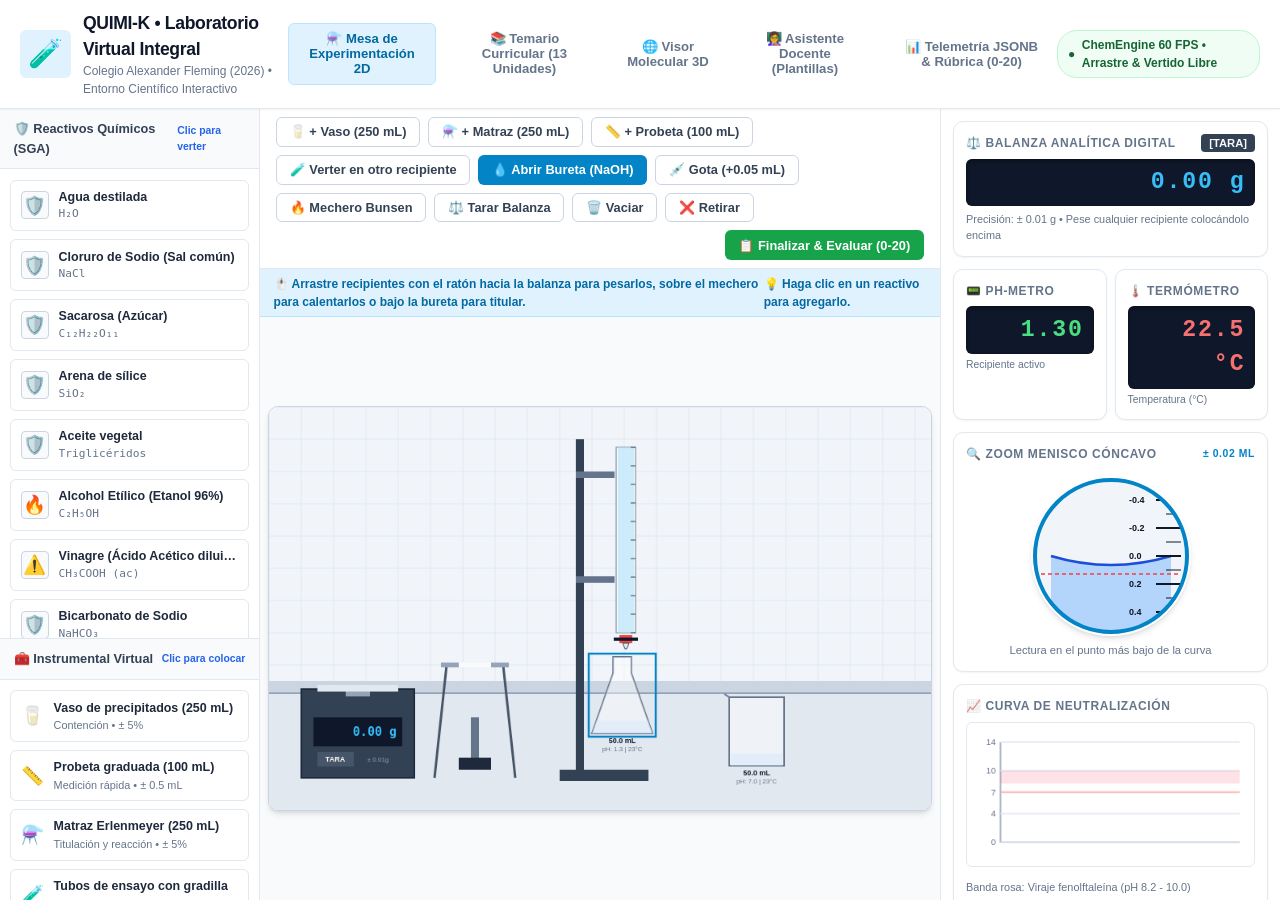
==== Produccion/index.html @ a3526134 "release: version 0.9.5 - Cumplimiento integral de requerimientos funcionales FD03 (Mesa 2D, Drag & D" ====
<!DOCTYPE html>
<html lang="es">
<head>
  <meta charset="UTF-8">
  <meta name="viewport" content="width=device-width, initial-scale=1.0">
  <title>Laboratorio Virtual Integral de Química | Colegio Alexander Fleming</title>
  <link rel="stylesheet" href="style.css?v=3.5">
</head>
<body>

  <!-- ================= BARRA SUPERIOR (HEADER) ================= -->
  <header class="lab-header">
    <div class="brand-wrapper">
      <div class="brand-icon">🧪</div>
      <div class="brand-info">
        <h1>QUIMI-K • Laboratorio Virtual Integral</h1>
        <p>Colegio Alexander Fleming (2026) • Entorno Científico Interactivo</p>
      </div>
    </div>

    <!-- Navegación Principal -->
    <nav class="main-navigation">
      <button class="nav-btn active" data-tab="tab-lab-bench" onclick="App.switchMainTab('tab-lab-bench')">
        ⚗️ Mesa de Experimentación 2D
      </button>
      <button class="nav-btn" data-tab="tab-curriculum-13" onclick="App.switchMainTab('tab-curriculum-13')">
        📚 Temario Curricular (13 Unidades)
      </button>
      <button class="nav-btn" data-tab="tab-molecular-3d" onclick="App.switchMainTab('tab-molecular-3d')">
        🌐 Visor Molecular 3D
      </button>
      <button class="nav-btn" data-tab="tab-teacher-templates" onclick="App.switchMainTab('tab-teacher-templates')">
        👩‍🏫 Asistente Docente (Plantillas)
      </button>
      <button class="nav-btn" data-tab="tab-telemetry-rubric" onclick="App.switchMainTab('tab-telemetry-rubric')">
        📊 Telemetría JSONB & Rúbrica (0-20)
      </button>
    </nav>

    <!-- Estado del Sistema -->
    <div class="header-status-badge">
      <span>●</span> ChemEngine 60 FPS • Arrastre & Vertido Libre
    </div>
  </header>

  <!-- ================= CONTENEDOR PRINCIPAL ================= -->
  <main class="main-viewport">

    <!-- ================= 1. PESTAÑA: MESA DE LABORATORIO 2D ================= -->
    <section id="tab-lab-bench" class="tab-view active">
      <div class="lab-bench-grid">
        
        <!-- Panel Izquierdo: Reactivos SGA & Cristalería -->
        <aside class="bench-sidebar-left">
          <div class="panel-header-title">
            <span>🛡️ Reactivos Químicos (SGA)</span>
            <span style="font-size: 0.65rem; color: #2563eb;">Clic para verter</span>
          </div>
          <div class="scrollable-shelf" id="reagentsShelf">
            <!-- Renderizado dinámico desde ChemEngine -->
          </div>

          <div class="panel-header-title" style="border-top: 1px solid var(--border);">
            <span>🧰 Instrumental Virtual</span>
            <span style="font-size: 0.65rem; color: #2563eb;">Clic para colocar</span>
          </div>
          <div class="scrollable-shelf" id="instrumentsRack" style="max-height: 220px;">
            <!-- Renderizado dinámico desde ChemEngine -->
          </div>
        </aside>

        <!-- Área Central: Mesa de Experimentación y Canvas 2D -->
        <main class="bench-center-stage">
          
          <!-- Barra de Acciones y Dosificación -->
          <div class="stage-top-controls">
            <!-- Colocar recipientes -->
            <button class="btn btn-secondary" onclick="App.addVesselAction('beaker')" title="Colocar un vaso de precipitados">
              🥛 + Vaso (250 mL)
            </button>
            <button class="btn btn-secondary" onclick="App.addVesselAction('erlenmeyer')" title="Colocar un matraz Erlenmeyer">
              ⚗️ + Matraz (250 mL)
            </button>
            <button class="btn btn-secondary" onclick="App.addVesselAction('cylinder')" title="Colocar una probeta graduada">
              📏 + Probeta (100 mL)
            </button>
            
            <!-- Acciones químicas -->
            <button class="btn btn-secondary" onclick="App.pourSelectedAction()" title="Trasvasar líquido al otro recipiente">
              🧪 Verter en otro recipiente
            </button>
            <button class="btn btn-primary" id="btnTitrationDrip" onclick="App.titrationDripToggle()" title="Abrir o cerrar la llave de paso de la bureta">
              💧 Abrir Bureta (NaOH)
            </button>
            <button class="btn btn-secondary" onclick="App.titrationAddDrop()" title="Dosificar 1 gota exacta (+0.05 mL)">
              💉 Gota (+0.05 mL)
            </button>
            <button class="btn btn-secondary" onclick="App.toggleBunsenBurner()" title="Encender o apagar el fuego del mechero">
              🔥 Mechero Bunsen
            </button>
            <button class="btn btn-secondary" onclick="App.tareBalance()" title="Tarar la balanza analítica a 0.00 g">
              ⚖️ Tarar Balanza
            </button>
            <button class="btn btn-secondary" onclick="App.clearSelectedVessel()" title="Vaciar el recipiente seleccionado">
              🗑️ Vaciar
            </button>
            <button class="btn btn-secondary" onclick="App.removeSelectedVessel()" title="Quitar el recipiente seleccionado de la mesa">
              ❌ Retirar
            </button>
            <button class="btn btn-success" style="margin-left: auto;" onclick="App.finishTitrationPractice()">
              📋 Finalizar & Evaluar (0-20)
            </button>
          </div>

          <!-- Guía Interactiva en Barra Sub-cabecera -->
          <div style="background: #e0f2fe; color: #0369a1; padding: 0.35rem 0.85rem; font-size: 0.75rem; font-weight: 600; border-bottom: 1px solid #bae6fd; display: flex; align-items: center; justify-content: space-between;">
            <span>🖱️ Arrastre recipientes con el ratón hacia la <strong>balanza</strong> para pesarlos, sobre el <strong>mechero</strong> para calentarlos o bajo la <strong>bureta</strong> para titular.</span>
            <span>💡 Haga clic en un reactivo para agregarlo.</span>
          </div>

          <!-- Lienzo de la Mesa 2D -->
          <div class="canvas-container-bench">
            <canvas id="canvasLabBench" width="820" height="500"></canvas>
          </div>
        </main>

        <!-- Panel Derecho: Sensores Digitales y Telemetría Viva -->
        <aside class="bench-sidebar-right">
          
          <!-- Balanza Analítica Digital -->
          <div class="sensor-card">
            <div class="sensor-title">
              <span>⚖️ Balanza Analítica Digital</span>
              <button class="btn-tare" onclick="App.tareBalance()">[TARA]</button>
            </div>
            <div class="digital-lcd-readout" id="sensorBalanceDisplay">0.00 g</div>
            <div style="font-size: 0.68rem; color: #64748b; margin-top: 0.3rem;">Precisión: ± 0.01 g • Pese cualquier recipiente colocándolo encima</div>
          </div>

          <!-- pH-metro y Termómetro -->
          <div style="display: grid; grid-template-columns: 1fr 1fr; gap: 0.5rem;">
            <div class="sensor-card">
              <div class="sensor-title">📟 pH-metro</div>
              <div class="digital-lcd-readout" id="sensorPhDisplay" style="color: #4ade80;">1.00</div>
              <div style="font-size: 0.65rem; color: #64748b; margin-top: 0.2rem;">Recipiente activo</div>
            </div>
            <div class="sensor-card">
              <div class="sensor-title">🌡️ Termómetro</div>
              <div class="digital-lcd-readout" id="sensorTempDisplay" style="color: #f87171;">22.5 °C</div>
              <div style="font-size: 0.65rem; color: #64748b; margin-top: 0.2rem;">Temperatura (°C)</div>
            </div>
          </div>

          <!-- Lupa de Aumento: Menisco Óptico -->
          <div class="sensor-card meniscus-box">
            <div class="sensor-title" style="width: 100%;">
              <span>🔍 Zoom Menisco Cóncavo</span>
              <span style="font-size: 0.65rem; color: #0284c7;">± 0.02 mL</span>
            </div>
            <canvas id="canvasMeniscusZoom" width="160" height="160"></canvas>
            <div style="font-size: 0.7rem; color: #64748b; text-align: center;">Lectura en el punto más bajo de la curva</div>
          </div>

          <!-- Curva de Titulación en Tiempo Real -->
          <div class="sensor-card">
            <div class="sensor-title">📈 Curva de Neutralización</div>
            <canvas id="canvasTitrationGraph" width="300" height="150"></canvas>
            <div style="font-size: 0.68rem; color: #64748b; margin-top: 0.3rem;">Banda rosa: Viraje fenolftaleína (pH 8.2 - 10.0)</div>
          </div>

        </aside>

      </div>
    </section>

    <!-- ================= 2. PESTAÑA: TEMARIO CURRICULAR (13 UNIDADES) ================= -->
    <section id="tab-curriculum-13" class="tab-view">
      <div class="curriculum-layout">
        
        <nav class="curriculum-nav-sidebar">
          <div style="padding: 0.5rem 0.25rem; font-size: 0.72rem; font-weight: 800; color: #64748b; text-transform: uppercase;">
            Plan Curricular Oficial
          </div>
          <button class="curr-subtab-btn active" data-mod="1" onclick="App.renderCurriculumModule(1)">01. Química y Magnitudes (Arquímedes)</button>
          <button class="curr-subtab-btn" data-mod="2" onclick="App.renderCurriculumModule(2)">02. Materia y Cinética 2D</button>
          <button class="curr-subtab-btn" data-mod="3" onclick="App.renderCurriculumModule(3)">03. Clasificación y Separación</button>
          <button class="curr-subtab-btn" data-mod="4" onclick="App.renderCurriculumModule(4)">04. Estructura Atómica e Isótopos</button>
          <button class="curr-subtab-btn" data-mod="5" onclick="App.renderCurriculumModule(5)">05. Zona Extranuclear & Moeller</button>
          <button class="curr-subtab-btn" data-mod="6" onclick="App.renderCurriculumModule(6)">06. Tabla Periódica Interactiva</button>
          <button class="curr-subtab-btn" data-mod="7" onclick="App.renderCurriculumModule(7)">07. Enlace Químico & Pauling</button>
          <button class="curr-subtab-btn" data-mod="8" onclick="App.renderCurriculumModule(8)">08. Funciones Inorgánicas (IUPAC)</button>
          <button class="curr-subtab-btn" data-mod="9" onclick="App.renderCurriculumModule(9)">09. Reacciones y Fenomenología</button>
          <button class="curr-subtab-btn" data-mod="10" onclick="App.renderCurriculumModule(10)">10. Estequiometría Cuantitativa</button>
          <button class="curr-subtab-btn" data-mod="11" onclick="App.renderCurriculumModule(11)">11. Disoluciones y Escala de pH</button>
          <button class="curr-subtab-btn" data-mod="12" onclick="App.renderCurriculumModule(12)">12. Química del Carbono & Hibridación</button>
          <button class="curr-subtab-btn" data-mod="13" onclick="App.renderCurriculumModule(13)">13. Química Orgánica e Hidrocarburos</button>
        </nav>

        <div class="curriculum-content-area" id="curriculumModuleContent"></div>

      </div>
    </section>

    <!-- ================= 3. PESTAÑA: MODELADO MOLECULAR 3D ================= -->
    <section id="tab-molecular-3d" class="tab-view">
      <div style="display: grid; grid-template-columns: 1fr 340px; width: 100%; height: 100%; padding: 1rem; gap: 1rem; background: #0b1120;">
        <div style="display: flex; flex-direction: column; align-items: center; justify-content: center; position: relative;">
          <canvas id="canvasMolecular3D" width="680" height="480" style="width: 100%; height: 100%; max-height: 520px; border-radius: 12px; box-shadow: 0 10px 25px rgba(0,0,0,0.5); cursor: grab;"></canvas>
          <div style="position: absolute; bottom: 1.5rem; color: #94a3b8; font-size: 0.75rem; background: rgba(15, 23, 42, 0.7); padding: 0.35rem 0.75rem; border-radius: 20px;">
            🖱️ Haga clic y arrastre sobre la molécula para rotar libremente en 360°
          </div>
        </div>

        <div style="background: #1e293b; border: 1px solid #334155; border-radius: 12px; padding: 1.25rem; color: #f8fafc; overflow-y: auto;">
          <h3 style="margin-top: 0; color: #38bdf8; font-size: 1.1rem;">🌐 Quimioinformática Molecular</h3>
          <p style="font-size: 0.8rem; color: #94a3b8;">Visualice geometrías atómicas tridimensionales y ángulos moleculares reales.</p>
          <label style="font-size: 0.8rem; font-weight: bold; margin-top: 1rem; display: block;">Molécula Orgánica:</label>
          <select id="sel3dMolecule" class="form-control" style="background: #0f172a; color: #f8fafc; border-color: #475569; margin-top: 0.3rem;" onchange="App.select3DMolecule(this.value)">
            <option value="methane">Metano (CH₄) - Alcano sp³</option>
            <option value="ethane">Etano (C₂H₆) - Alcano saturado</option>
            <option value="ethene">Eteno (C₂H₄) - Alqueno sp² (Doble enlace)</option>
            <option value="ethyne">Etino (C₂H₂) - Alquino sp (Triple enlace)</option>
            <option value="ethanol">Etanol (C₂H₅OH) - Alcohol primario</option>
            <option value="acetic_acid">Ácido Acético (CH₃COOH) - Carboxílico</option>
          </select>

          <div style="margin-top: 1.5rem;">
            <button class="btn btn-primary" style="width: 100%; justify-content: center;" onclick="App.switchMainTab('tab-lab-bench')">
              🧪 Volver a la Mesa de Trabajo
            </button>
          </div>
        </div>
      </div>
    </section>

    <!-- ================= 4. PESTAÑA: ASISTENTE DOCENTE ================= -->
    <section id="tab-teacher-templates" class="tab-view">
      <div style="max-width: 900px; margin: 1.5rem auto; padding: 1.5rem; background: #ffffff; border: 1px solid var(--border); border-radius: var(--radius-lg); box-shadow: var(--shadow);">
        <h2 style="color: #0f172a; font-size: 1.35rem; margin-bottom: 0.5rem;">
          👩‍🏫 Asistente de Plantillas Paramétricas para Docentes
        </h2>
        <p style="color: var(--text-muted); font-size: 0.85rem; margin-bottom: 1rem;">
          Configure prácticas y exámenes virtuales con aleatorización de reactivos anti-copia.
        </p>

        <div style="display: grid; grid-template-columns: repeat(auto-fit, minmax(200px, 1fr)); gap: 0.75rem; margin-bottom: 1rem;">
          <button class="btn btn-secondary" onclick="App.loadTeacherTemplate('titration')">⚗️ 1. Titulación Ácido-Base</button>
          <button class="btn btn-secondary" onclick="App.loadTeacherTemplate('density')">⚖️ 2. Densidad (Arquímedes)</button>
          <button class="btn btn-secondary" onclick="App.loadTeacherTemplate('separation')">🌪️ 3. Separación de Mezclas</button>
          <button class="btn btn-secondary" onclick="App.loadTeacherTemplate('organic')">🌐 4. Geometría Molecular</button>
        </div>

        <div id="teacherPreviewContent" style="background: #f8fafc; border: 1px solid #cbd5e1; border-radius: 6px; padding: 1rem; font-size: 0.85rem; margin-bottom: 1rem;">
          Seleccione una plantilla base para configurar sus parámetros.
        </div>

        <div style="display: flex; gap: 0.75rem; justify-content: flex-end;">
          <button class="btn btn-secondary" onclick="App.randomizeReagentsAntiCheat()">🎲 Aleatorizar Reactivos (Anti-Copia)</button>
          <button class="btn btn-primary" onclick="alert('✅ Práctica publicada con éxito.')">🚀 Publicar Actividad a Estudiantes</button>
        </div>
      </div>
    </section>

    <!-- ================= 5. PESTAÑA: TELEMETRÍA JSONB ================= -->
    <section id="tab-telemetry-rubric" class="tab-view">
      <div style="max-width: 1050px; margin: 1.5rem auto; padding: 1.5rem; background: #ffffff; border: 1px solid var(--border); border-radius: var(--radius-lg); box-shadow: var(--shadow); width: 100%;">
        <div style="display: flex; justify-content: space-between; align-items: center; margin-bottom: 1rem;">
          <div>
            <h2 style="color: #0f172a; font-size: 1.35rem;">📊 Auditoría de Telemetría JSONB & Rúbrica Oficial (0 - 20)</h2>
            <p style="color: var(--text-muted); font-size: 0.85rem;">Registro procedimental continuo para calificación formativa objetiva.</p>
          </div>
          <button class="btn btn-primary" onclick="App.downloadTelemetryJSON()">💾 Descargar Telemetría JSON</button>
        </div>

        <div style="display: grid; grid-template-columns: 1fr 1fr; gap: 1rem;">
          <div style="border: 1px solid var(--border); border-radius: var(--radius); max-height: 380px; overflow-y: auto;">
            <table class="report-table" style="margin: 0;">
              <thead>
                <tr><th>Tiempo</th><th>Acción</th><th>Objetivo</th><th>Valor</th></tr>
              </thead>
              <tbody id="telemetryTableBody"></tbody>
            </table>
          </div>
          <pre id="telemetryJsonPreview" style="background: #0f172a; color: #38bdf8; padding: 0.85rem; border-radius: var(--radius); font-size: 0.72rem; max-height: 380px; overflow-y: auto; font-family: monospace;"></pre>
        </div>
      </div>
    </section>

  </main>

  <!-- ================= MODAL: REPORTE DE EVALUACIÓN VIGESIMAL (0 - 20) ================= -->
  <div id="modalReport" class="modal-overlay">
    <div class="modal-content-card" style="max-width: 720px;">
      <div class="modal-header">
        <h3>📋 Reporte Oficial de Laboratorio - Escala Vigesimal Escolar</h3>
        <button class="btn-close-modal" onclick="App.closeReportModal()">✕</button>
      </div>

      <div style="text-align: center; padding: 1rem 0; background: #f0fdf4; border: 1px solid #bbf7d0; border-radius: var(--radius); margin-bottom: 1.25rem;">
        <span style="font-size: 0.85rem; color: #166534; font-weight: 600; text-transform: uppercase;">Calificación Final Obtenida</span>
        <div id="reportScoreDisplay" style="font-size: 2.6rem; font-weight: 800; color: #15803d; line-height: 1.2;">-- / 20</div>
        <div id="reportLetterGrade" style="font-size: 1rem; font-weight: 700; color: #166534;">--</div>
      </div>

      <table class="report-table">
        <thead>
          <tr>
            <th>Criterio Evaluado</th>
            <th style="text-align: center; width: 100px;">Puntaje</th>
            <th>Retroalimentación Formativa</th>
          </tr>
        </thead>
        <tbody id="reportRubricBody"></tbody>
      </table>

      <div style="display: flex; justify-content: flex-end; gap: 0.5rem; margin-top: 1rem;">
        <button class="btn btn-secondary" onclick="window.print()">🖨️ Imprimir Reporte</button>
        <button class="btn btn-primary" onclick="App.closeReportModal()">Entendido</button>
      </div>
    </div>
  </div>

  <script src="ChemEngine.js"></script>
  <script src="simulation_canvas.js"></script>
  <script src="app.js"></script>
</body>
</html>
---- Produccion/style.css ----
/* ==========================================================================
   🧪 Laboratorio Virtual Integral de Química - style.css
   Colegio Alexander Fleming (2026) - Interfaz Profesional para Producción
   ========================================================================== */

:root {
  --primary: #0284c7;
  --primary-dark: #0369a1;
  --primary-light: #e0f2fe;
  --accent: #2563eb;
  --success: #16a34a;
  --danger: #dc2626;
  --warning: #f59e0b;
  --surface: #ffffff;
  --surface-alt: #f8fafc;
  --border: #e2e8f0;
  --border-strong: #cbd5e1;
  --text-main: #0f172a;
  --text-muted: #64748b;
  --text-light: #94a3b8;
  --shadow-sm: 0 1px 2px 0 rgb(0 0 0 / 0.05);
  --shadow: 0 4px 6px -1px rgb(0 0 0 / 0.1), 0 2px 4px -2px rgb(0 0 0 / 0.1);
  --shadow-lg: 0 10px 15px -3px rgb(0 0 0 / 0.1), 0 4px 6px -4px rgb(0 0 0 / 0.1);
  --radius-sm: 6px;
  --radius: 10px;
  --radius-lg: 14px;
}

* {
  box-sizing: border-box;
  margin: 0;
  padding: 0;
}

body {
  font-family: -apple-system, BlinkMacSystemFont, "Segoe UI", Roboto, Helvetica, Arial, sans-serif;
  color: var(--text-main);
  background-color: #f1f5f9;
  line-height: 1.5;
  height: 100vh;
  overflow: hidden;
  display: flex;
  flex-direction: column;
}

/* ==========================================================================
   1. BARRA SUPERIOR (HEADER)
   ========================================================================== */
.lab-header {
  background: #ffffff;
  border-bottom: 1px solid var(--border);
  padding: 0.6rem 1.25rem;
  display: flex;
  align-items: center;
  justify-content: space-between;
  box-shadow: var(--shadow-sm);
  z-index: 20;
}

.brand-wrapper {
  display: flex;
  align-items: center;
  gap: 0.75rem;
}

.brand-icon {
  font-size: 1.75rem;
  background: var(--primary-light);
  border-radius: var(--radius-sm);
  padding: 0.2rem 0.5rem;
  display: flex;
  align-items: center;
  justify-content: center;
}

.brand-info h1 {
  font-size: 1.1rem;
  font-weight: 800;
  color: #0f172a;
  letter-spacing: -0.02em;
}

.brand-info p {
  font-size: 0.75rem;
  color: var(--text-muted);
}

.main-navigation {
  display: flex;
  gap: 0.4rem;
}

.nav-btn {
  background: transparent;
  border: 1px solid transparent;
  padding: 0.45rem 0.85rem;
  border-radius: var(--radius-sm);
  font-size: 0.82rem;
  font-weight: 600;
  color: var(--text-muted);
  cursor: pointer;
  display: flex;
  align-items: center;
  gap: 0.4rem;
  transition: all 0.15s ease;
}

.nav-btn:hover {
  background: var(--surface-alt);
  color: var(--primary-dark);
}

.nav-btn.active {
  background: var(--primary-light);
  color: var(--primary-dark);
  border-color: #bae6fd;
}

.header-status-badge {
  display: flex;
  align-items: center;
  gap: 0.4rem;
  font-size: 0.75rem;
  padding: 0.3rem 0.65rem;
  background: #f0fdf4;
  color: #166534;
  border: 1px solid #bbf7d0;
  border-radius: 20px;
  font-weight: 600;
}

/* ==========================================================================
   2. CONTENIDO PRINCIPAL Y PANELES
   ========================================================================== */
.main-viewport {
  flex: 1;
  overflow: hidden;
  position: relative;
  display: flex;
}

.tab-view {
  display: none;
  width: 100%;
  height: 100%;
  overflow-y: auto;
}

.tab-view.active {
  display: flex;
}

/* ==========================================================================
   3. DISTRIBUCIÓN DE LA MESA DE LABORATORIO 2D (GRID 3 COLUMNAS)
   ========================================================================== */
.lab-bench-grid {
  display: grid;
  grid-template-columns: 260px 1fr 340px;
  width: 100%;
  height: 100%;
  overflow: hidden;
}

/* Panel Izquierdo: Reactivos y Cristalería */
.bench-sidebar-left {
  background: var(--surface);
  border-right: 1px solid var(--border);
  display: flex;
  flex-direction: column;
  overflow: hidden;
}

.panel-header-title {
  padding: 0.65rem 0.85rem;
  background: var(--surface-alt);
  border-bottom: 1px solid var(--border);
  font-size: 0.8rem;
  font-weight: 700;
  color: #334155;
  display: flex;
  align-items: center;
  justify-content: space-between;
}

.scrollable-shelf {
  flex: 1;
  overflow-y: auto;
  padding: 0.65rem;
  display: flex;
  flex-direction: column;
  gap: 0.5rem;
}

.reagent-card {
  display: flex;
  align-items: center;
  gap: 0.6rem;
  padding: 0.45rem 0.6rem;
  background: #ffffff;
  border: 1px solid var(--border);
  border-radius: var(--radius-sm);
  cursor: pointer;
  transition: all 0.15s ease;
}

.reagent-card:hover {
  border-color: var(--primary);
  background: var(--primary-light);
  transform: translateX(2px);
}

.reagent-icon-badge {
  font-size: 1.15rem;
  width: 28px;
  height: 28px;
  display: flex;
  align-items: center;
  justify-content: center;
  background: #f8fafc;
  border: 1px solid #cbd5e1;
  border-radius: 4px;
}

.reagent-meta {
  flex: 1;
  overflow: hidden;
}

.reagent-name {
  font-size: 0.78rem;
  font-weight: 600;
  color: #1e293b;
  white-space: nowrap;
  overflow: hidden;
  text-overflow: ellipsis;
}

.reagent-formula {
  font-size: 0.7rem;
  color: var(--text-muted);
  font-family: monospace;
}

.tool-rack-item {
  display: flex;
  align-items: center;
  gap: 0.6rem;
  padding: 0.45rem 0.6rem;
  background: #ffffff;
  border: 1px solid var(--border);
  border-radius: var(--radius-sm);
  cursor: pointer;
  transition: all 0.15s ease;
}

.tool-rack-item:hover {
  border-color: #3b82f6;
  background: #eff6ff;
  transform: translateX(2px);
}

.tool-icon {
  font-size: 1.15rem;
}

.tool-text .tool-name {
  font-size: 0.78rem;
  font-weight: 600;
  color: #1e293b;
}

.tool-text .tool-cat {
  font-size: 0.68rem;
  color: var(--text-muted);
}

/* Área Central: Mesa de Experimentación y Canvas */
.bench-center-stage {
  display: flex;
  flex-direction: column;
  background: #f8fafc;
  position: relative;
  overflow: hidden;
}

.stage-top-controls {
  padding: 0.5rem 1rem;
  background: #ffffff;
  border-bottom: 1px solid var(--border);
  display: flex;
  gap: 0.5rem;
  align-items: center;
  flex-wrap: wrap;
}

.canvas-container-bench {
  flex: 1;
  display: flex;
  align-items: center;
  justify-content: center;
  padding: 0.5rem;
  position: relative;
}

#canvasLabBench {
  background: #ffffff;
  border: 1px solid var(--border-strong);
  border-radius: var(--radius);
  box-shadow: var(--shadow);
  max-width: 100%;
  max-height: 100%;
}

/* Panel Derecho: Sensores Digitales y Telemetría Viva */
.bench-sidebar-right {
  background: var(--surface);
  border-left: 1px solid var(--border);
  display: flex;
  flex-direction: column;
  overflow-y: auto;
  padding: 0.75rem;
  gap: 0.75rem;
}

.sensor-card {
  background: #ffffff;
  border: 1px solid var(--border);
  border-radius: var(--radius);
  padding: 0.75rem;
  box-shadow: var(--shadow-sm);
}

.sensor-title {
  font-size: 0.75rem;
  font-weight: 700;
  color: var(--text-muted);
  text-transform: uppercase;
  letter-spacing: 0.05em;
  margin-bottom: 0.4rem;
  display: flex;
  align-items: center;
  justify-content: space-between;
}

.digital-lcd-readout {
  background: #0f172a;
  color: #38bdf8;
  font-family: "Courier New", Courier, monospace;
  font-size: 1.45rem;
  font-weight: 800;
  padding: 0.4rem 0.6rem;
  border-radius: 6px;
  text-align: right;
  letter-spacing: 0.08em;
  box-shadow: inset 0 2px 4px rgba(0, 0, 0, 0.4);
}

.btn-tare {
  background: #334155;
  color: #f8fafc;
  border: none;
  padding: 0.2rem 0.5rem;
  border-radius: 4px;
  font-size: 0.7rem;
  font-weight: bold;
  cursor: pointer;
}

.btn-tare:hover {
  background: #1e293b;
}

/* Lupa de Menisco */
.meniscus-box {
  display: flex;
  flex-direction: column;
  align-items: center;
  gap: 0.4rem;
}

#canvasMeniscusZoom {
  background: #ffffff;
  border-radius: 50%;
  box-shadow: var(--shadow);
  cursor: crosshair;
}

/* Curva de Titulación */
#canvasTitrationGraph {
  background: #ffffff;
  border: 1px solid var(--border);
  border-radius: 6px;
  width: 100%;
}

/* ==========================================================================
   4. BOTONES Y CONTROLES GENERALES
   ========================================================================= */
.btn {
  display: inline-flex;
  align-items: center;
  gap: 0.35rem;
  padding: 0.4rem 0.8rem;
  border-radius: var(--radius-sm);
  font-size: 0.8rem;
  font-weight: 600;
  cursor: pointer;
  border: 1px solid transparent;
  transition: all 0.15s ease;
}

.btn-primary {
  background: var(--primary);
  color: #ffffff;
}

.btn-primary:hover {
  background: var(--primary-dark);
}

.btn-secondary {
  background: #ffffff;
  border-color: var(--border-strong);
  color: #334155;
}

.btn-secondary:hover {
  background: #f1f5f9;
  border-color: #94a3b8;
}

.btn-success {
  background: var(--success);
  color: #ffffff;
}

.btn-danger {
  background: var(--danger);
  color: #ffffff;
}

.btn-active-flow {
  background: #ef4444 !important;
  color: #ffffff !important;
  animation: pulse-flow 1s infinite alternate;
}

@keyframes pulse-flow {
  from { opacity: 0.85; }
  to { opacity: 1; }
}

.form-control {
  width: 100%;
  padding: 0.45rem 0.6rem;
  border: 1px solid var(--border-strong);
  border-radius: var(--radius-sm);
  font-size: 0.82rem;
  color: var(--text-main);
  background: #ffffff;
}

.form-control:focus {
  outline: none;
  border-color: var(--primary);
  box-shadow: 0 0 0 2px var(--primary-light);
}

/* ==========================================================================
   5. TEMARIO CURRICULAR (13 MÓDULOS)
   ========================================================================== */
.curriculum-layout {
  display: flex;
  width: 100%;
  height: 100%;
  overflow: hidden;
}

.curriculum-nav-sidebar {
  width: 250px;
  background: #ffffff;
  border-right: 1px solid var(--border);
  overflow-y: auto;
  padding: 0.5rem;
  display: flex;
  flex-direction: column;
  gap: 0.25rem;
}

.curr-subtab-btn {
  text-align: left;
  background: transparent;
  border: 1px solid transparent;
  padding: 0.5rem 0.75rem;
  border-radius: var(--radius-sm);
  font-size: 0.78rem;
  font-weight: 600;
  color: #334155;
  cursor: pointer;
  transition: all 0.12s ease;
  line-height: 1.3;
}

.curr-subtab-btn:hover {
  background: #f1f5f9;
}

.curr-subtab-btn.active {
  background: #e0f2fe;
  color: #0369a1;
  border-color: #bae6fd;
}

.curriculum-content-area {
  flex: 1;
  overflow-y: auto;
  padding: 1.25rem;
  background: #f8fafc;
}

.curr-module-card {
  background: #ffffff;
  border: 1px solid var(--border);
  border-radius: var(--radius);
  padding: 1.25rem;
  box-shadow: var(--shadow-sm);
}

.curr-module-card h3 {
  font-size: 1.15rem;
  color: #0f172a;
  margin-bottom: 0.35rem;
}

.curr-module-card p {
  font-size: 0.85rem;
  color: var(--text-muted);
}

/* ==========================================================================
   6. TABLA PERIÓDICA INTERACTIVA
   ========================================================================== */
.ptable-grid {
  display: grid;
  grid-template-columns: repeat(auto-fill, minmax(58px, 1fr));
  gap: 0.3rem;
  padding: 0.5rem;
}

.ptable-cell {
  background: #ffffff;
  border: 1px solid var(--border);
  border-radius: 4px;
  padding: 0.25rem;
  display: flex;
  flex-direction: column;
  align-items: center;
  justify-content: center;
  cursor: pointer;
  transition: all 0.1s ease;
  min-height: 54px;
}

.ptable-cell:hover {
  transform: scale(1.08);
  box-shadow: var(--shadow);
  z-index: 5;
}

.pt-z {
  font-size: 0.6rem;
  color: var(--text-light);
  align-self: flex-start;
}

.pt-sym {
  font-size: 0.95rem;
  font-weight: 800;
  color: #0f172a;
}

.pt-mass {
  font-size: 0.58rem;
  color: var(--text-muted);
}

.block-s { border-left: 3px solid #8b5cf6; }
.block-p { border-left: 3px solid #3b82f6; }
.block-d { border-left: 3px solid #f59e0b; }
.block-f { border-left: 3px solid #10b981; }

/* ==========================================================================
   7. MODALES (SGA y Reporte Vigesimal)
   ========================================================================== */
.modal-overlay {
  position: fixed;
  inset: 0;
  background: rgba(15, 23, 42, 0.65);
  backdrop-filter: blur(3px);
  display: none;
  align-items: center;
  justify-content: center;
  z-index: 100;
  padding: 1rem;
}

.modal-content-card {
  background: #ffffff;
  border-radius: var(--radius-lg);
  max-width: 640px;
  width: 100%;
  max-height: 90vh;
  overflow-y: auto;
  box-shadow: var(--shadow-lg);
  padding: 1.5rem;
}

.modal-header {
  display: flex;
  align-items: center;
  justify-content: space-between;
  border-bottom: 1px solid var(--border);
  padding-bottom: 0.75rem;
  margin-bottom: 1rem;
}

.modal-header h3 {
  font-size: 1.15rem;
  color: #0f172a;
}

.btn-close-modal {
  background: transparent;
  border: none;
  font-size: 1.3rem;
  cursor: pointer;
  color: var(--text-muted);
}

.report-table {
  width: 100%;
  border-collapse: collapse;
  font-size: 0.82rem;
  margin: 1rem 0;
}

.report-table th,
.report-table td {
  padding: 0.5rem 0.65rem;
  border: 1px solid var(--border);
  text-align: left;
}

.report-table th {
  background: #f1f5f9;
  color: #334155;
  font-weight: 700;
}

.badge-score {
  background: #e0f2fe;
  color: #0369a1;
  font-weight: bold;
  padding: 0.15rem 0.45rem;
  border-radius: 4px;
}

/* ==========================================================================
   8. MEDIA QUERIES RESPONSIVAS
   ========================================================================== */
@media (max-width: 1024px) {
  .lab-bench-grid {
    grid-template-columns: 220px 1fr 280px;
  }
}

@media (max-width: 768px) {
  body {
    overflow-y: auto;
    height: auto;
  }
  .lab-bench-grid {
    display: flex;
    flex-direction: column;
    height: auto;
  }
  .curriculum-layout {
    flex-direction: column;
    height: auto;
  }
  .curriculum-nav-sidebar {
    width: 100%;
  }
}
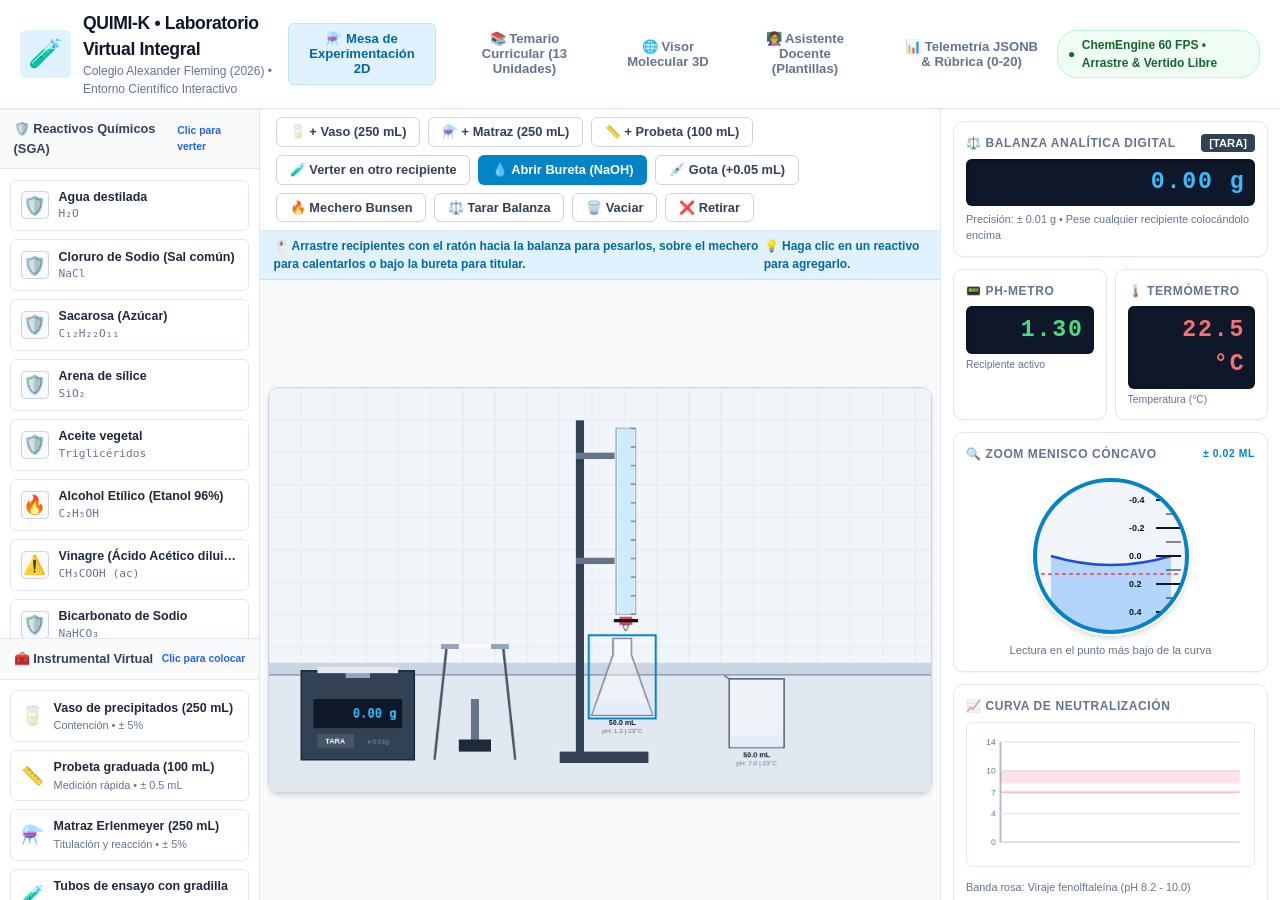
==== commit 6592744a: "Version 1.0" ====
--- a/Produccion/index.html
+++ b/Produccion/index.html
@@ -106,9 +106,6 @@
             </button>
             <button class="btn btn-secondary" onclick="App.removeSelectedVessel()" title="Quitar el recipiente seleccionado de la mesa">
               ❌ Retirar
-            </button>
-            <button class="btn btn-success" style="margin-left: auto;" onclick="App.finishTitrationPractice()">
-              📋 Finalizar & Evaluar (0-20)
             </button>
           </div>
 
